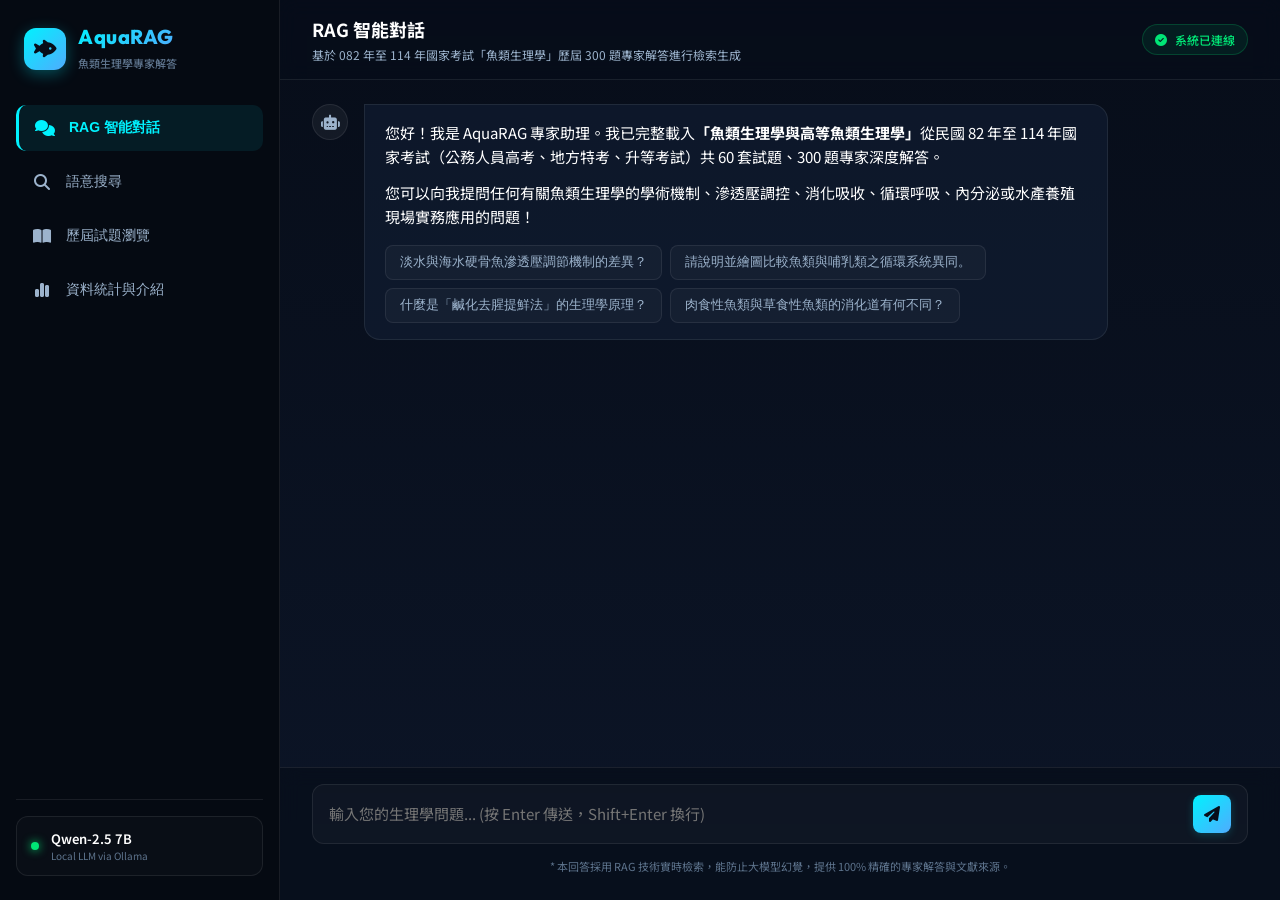
==== static/index.html @ 3d67ec4e "feat: init cloud deployment with Docker and requirements" ====
<!DOCTYPE html>
<html lang="zh-TW">
<head>
    <meta charset="UTF-8">
    <meta name="viewport" content="width=device-width, initial-scale=1.0">
    <title>魚類生理學國考歷屆試題 RAG 專家系統</title>
    <!-- Google Fonts -->
    <link rel="preconnect" href="https://fonts.googleapis.com">
    <link rel="preconnect" href="https://fonts.gstatic.com" crossorigin>
    <link href="https://fonts.googleapis.com/css2?family=Noto+Sans+TC:wght@300;400;500;700;900&family=Outfit:wght@300;400;500;600;700;800&display=swap" rel="stylesheet">
    <!-- FontAwesome Icons -->
    <link rel="stylesheet" href="https://cdnjs.cloudflare.com/ajax/libs/font-awesome/6.4.0/css/all.min.css">
    <!-- Custom CSS -->
    <link rel="stylesheet" href="/static/style.css">
</head>
<body>
    <div class="app-container">
        <!-- Sidebar Navigation -->
        <aside class="sidebar">
            <div class="logo-area">
                <div class="logo-icon">
                    <i class="fa-solid fa-fish-fins"></i>
                </div>
                <div class="logo-text">
                    <h1>AquaRAG</h1>
                    <span>魚類生理學專家解答</span>
                </div>
            </div>
            
            <nav class="nav-menu">
                <button class="nav-btn active" data-tab="chat-tab">
                    <i class="fa-solid fa-comments"></i>
                    <span>RAG 智能對話</span>
                </button>
                <button class="nav-btn" data-tab="search-tab">
                    <i class="fa-solid fa-magnifying-glass"></i>
                    <span>語意搜尋</span>
                </button>
                <button class="nav-btn" data-tab="explorer-tab">
                    <i class="fa-solid fa-book-open"></i>
                    <span>歷屆試題瀏覽</span>
                </button>
                <button class="nav-btn" data-tab="stats-tab">
                    <i class="fa-solid fa-chart-simple"></i>
                    <span>資料統計與介紹</span>
                </button>
            </nav>

            <div class="sidebar-footer">
                <div class="model-badge">
                    <span class="pulse-dot"></span>
                    <div class="model-info">
                        <span class="model-name">Qwen-2.5 7B</span>
                        <span class="model-desc">Local LLM via Ollama</span>
                    </div>
                </div>
            </div>
        </aside>

        <!-- Main Content Viewport -->
        <main class="main-content">
            <!-- HEADER -->
            <header class="app-header">
                <div class="header-title">
                    <h2 id="current-tab-title">RAG 智能對話</h2>
                    <p id="current-tab-desc">基於 082 年至 114 年國家考試「魚類生理學」歷屆 300 題專家解答進行檢索生成</p>
                </div>
                <div class="header-actions">
                    <div class="system-status">
                        <i class="fa-solid fa-circle-check"></i>
                        <span>系統已連線</span>
                    </div>
                </div>
            </header>

            <!-- TAB CONTROLLERS -->
            <div class="tab-viewport">
                
                <!-- CHAT TAB (RAG Chat) -->
                <section id="chat-tab" class="tab-content active">
                    <div class="chat-wrapper">
                        <!-- Message History Area -->
                        <div class="chat-history" id="chat-history">
                            <div class="message system-msg">
                                <div class="msg-avatar"><i class="fa-solid fa-robot"></i></div>
                                <div class="msg-content">
                                    <p>您好！我是 AquaRAG 專家助理。我已完整載入<strong>「魚類生理學與高等魚類生理學」</strong>從民國 82 年至 114 年國家考試（公務人員高考、地方特考、升等考試）共 60 套試題、300 題專家深度解答。</p>
                                    <p>您可以向我提問任何有關魚類生理學的學術機制、滲透壓調控、消化吸收、循環呼吸、內分泌或水產養殖現場實務應用的問題！</p>
                                    <div class="suggested-queries">
                                        <button class="suggest-btn">淡水與海水硬骨魚滲透壓調節機制的差異？</button>
                                        <button class="suggest-btn">請說明並繪圖比較魚類與哺乳類之循環系統異同。</button>
                                        <button class="suggest-btn">什麼是「鹹化去腥提鮮法」的生理學原理？</button>
                                        <button class="suggest-btn">肉食性魚類與草食性魚類的消化道有何不同？</button>
                                    </div>
                                </div>
                            </div>
                        </div>

                        <!-- Retrieved Citations Drawer (collapsible / overlay) -->
                        <div class="citations-panel" id="citations-panel" style="display: none;">
                            <div class="citations-header">
                                <h3><i class="fa-solid fa-quote-left"></i> 本次回答檢索參考來源</h3>
                                <button class="close-citations" id="close-citations-btn"><i class="fa-solid fa-xmark"></i></button>
                            </div>
                            <div class="citations-list" id="citations-list">
                                <!-- Dynamic citations -->
                            </div>
                        </div>

                        <!-- Chat Input Area -->
                        <div class="chat-input-area">
                            <form id="chat-form" class="chat-form">
                                <textarea id="chat-input" placeholder="輸入您的生理學問題... (按 Enter 傳送，Shift+Enter 換行)" rows="1" required></textarea>
                                <button type="submit" id="send-btn" class="send-button">
                                    <i class="fa-solid fa-paper-plane"></i>
                                </button>
                            </form>
                            <div class="chat-input-tips">
                                <span>* 本回答採用 RAG 技術實時檢索，能防止大模型幻覺，提供 100% 精確的專家解答與文獻來源。</span>
                            </div>
                        </div>
                    </div>
                </section>

                <!-- SEARCH TAB (Semantic Search) -->
                <section id="search-tab" class="tab-content">
                    <div class="search-wrapper">
                        <div class="search-bar-container">
                            <div class="search-input-group">
                                <i class="fa-solid fa-magnifying-glass search-icon"></i>
                                <input type="text" id="search-query" placeholder="輸入關鍵字或生理學概念，如：滲透壓、腦下垂體、血紅素...">
                                <button id="search-submit" class="search-button-btn">搜尋</button>
                            </div>
                            <div class="search-filters">
                                <div class="filter-item">
                                    <label for="search-top-k">回傳數量 (Top-K):</label>
                                    <input type="range" id="search-top-k" min="1" max="10" value="5">
                                    <span id="top-k-val">5</span>
                                </div>
                            </div>
                        </div>

                        <div class="search-results-container">
                            <div class="results-stats" id="search-results-stats" style="display: none;">
                                找到 <span id="results-count">0</span> 筆相關題目與專家解析
                            </div>
                            <div class="search-results-list" id="search-results-list">
                                <div class="empty-state">
                                    <i class="fa-solid fa-magnifying-glass"></i>
                                    <p>輸入查詢並開始搜尋，系統將透過向量模型進行語意匹配</p>
                                </div>
                            </div>
                        </div>
                    </div>
                </section>

                <!-- EXPLORER TAB (Tree View & Content Viewer) -->
                <section id="explorer-tab" class="tab-content">
                    <div class="explorer-wrapper">
                        <!-- Left tree selector -->
                        <div class="explorer-sidebar">
                            <div class="explorer-search-box">
                                <i class="fa-solid fa-filter"></i>
                                <input type="text" id="explorer-filter" placeholder="篩選套數/年份 (如 112)...">
                            </div>
                            <div class="tree-container" id="tree-container">
                                <!-- Dynamic tree nodes -->
                                <div class="tree-loading"><i class="fa-solid fa-spinner fa-spin"></i> 載入試題庫中...</div>
                            </div>
                        </div>

                        <!-- Right detail viewer -->
                        <div class="explorer-content">
                            <div class="content-placeholder" id="content-placeholder">
                                <i class="fa-solid fa-book-open-reader"></i>
                                <h3>歷屆試題瀏覽器</h3>
                                <p>請從左側列表中選擇一套試題與具體題目，即可在此處檢視專家的完整分析與解答</p>
                            </div>
                            <article class="question-detail" id="question-detail" style="display: none;">
                                <div class="detail-header">
                                    <span class="detail-badge" id="detail-exam-set">082年薦任升等</span>
                                    <h2 class="detail-title" id="detail-q-title">題目載入中...</h2>
                                    <div class="detail-meta">
                                        <span class="meta-item"><i class="fa-solid fa-hashtag"></i> <span id="detail-q-num">第 1 題</span></span>
                                    </div>
                                </div>
                                <hr class="detail-divider">
                                <div class="detail-body markdown-content" id="detail-content">
                                    <!-- Dynamic html content -->
                                </div>
                            </article>
                        </div>
                    </div>
                </section>

                <!-- STATS & ABOUT TAB -->
                <section id="stats-tab" class="tab-content">
                    <div class="stats-wrapper">
                        <!-- Stat Grid Cards -->
                        <div class="stats-grid">
                            <div class="stat-card">
                                <div class="stat-icon cyan"><i class="fa-solid fa-folder-open"></i></div>
                                <div class="stat-numbers" id="stat-exam-sets">60</div>
                                <div class="stat-label">收錄國考套數</div>
                            </div>
                            <div class="stat-card">
                                <div class="stat-icon green"><i class="fa-solid fa-circle-question"></i></div>
                                <div class="stat-numbers" id="stat-questions">300</div>
                                <div class="stat-label">專家解答題目</div>
                            </div>
                            <div class="stat-card">
                                <div class="stat-icon purple"><i class="fa-solid fa-layer-group"></i></div>
                                <div class="stat-numbers">768</div>
                                <div class="stat-label">向量維度 (nomic-embed)</div>
                            </div>
                            <div class="stat-card">
                                <div class="stat-icon orange"><i class="fa-solid fa-database"></i></div>
                                <div class="stat-numbers" id="stat-db-size">1.58 MB</div>
                                <div class="stat-label">向量資料庫大小</div>
                            </div>
                        </div>

                        <!-- System Architecture Section -->
                        <div class="architecture-section">
                            <h2><i class="fa-solid fa-gears"></i> 系統運作原理 (RAG System Flow)</h2>
                            <div class="flow-chart">
                                <div class="flow-step">
                                    <div class="step-num">1</div>
                                    <i class="fa-solid fa-file-word"></i>
                                    <h4>文件拆解與解析</h4>
                                    <p>將 Word 檔結構化切分為 300 題獨立考題，提取專家解析、對照表格及關鍵字</p>
                                </div>
                                <div class="flow-arrow"><i class="fa-solid fa-arrow-right"></i></div>
                                <div class="flow-step">
                                    <div class="step-num">2</div>
                                    <i class="fa-solid fa-brain"></i>
                                    <h4>向量化與索引</h4>
                                    <p>調用 <code>nomic-embed-text</code> 生成向量嵌入，並將考題關聯、表格結構儲存於 SQLite</p>
                                </div>
                                <div class="flow-arrow"><i class="fa-solid fa-arrow-right"></i></div>
                                <div class="flow-step">
                                    <div class="step-num">3</div>
                                    <i class="fa-solid fa-magnifying-glass"></i>
                                    <h4>語意向量檢索</h4>
                                    <p>使用者輸入問題後，即時轉換為查詢向量，利用 NumPy 快速計算餘弦相似度，提取 Top-4 關聯解答</p>
                                </div>
                                <div class="flow-arrow"><i class="fa-solid fa-arrow-right"></i></div>
                                <div class="flow-step">
                                    <div class="step-num">4</div>
                                    <i class="fa-solid fa-wand-magic-sparkles"></i>
                                    <h4>脈絡強化生成</h4>
                                    <p>將 Top-4 考題與解析組裝為 Context，餵入 <code>qwen2.5 (7B)</code> 本地大模型，流式輸出專業擬真解答</p>
                                </div>
                            </div>
                        </div>

                        <!-- Developer notes -->
                        <div class="dev-notes">
                            <h3><i class="fa-solid fa-circle-info"></i> 關於本手冊收錄範圍與備考指引</h3>
                            <p>本系統所使用之知識庫完整收錄民國 82 年至 114 年「公務人員高等考試三級考試」、「特種考試地方政府公務人員考試三等」、「公務人員升等/升官等薦任級」等之魚類生理學、高等魚類生理學科目之所有試題。本 RAG 系統由 Antigravity 代理程式開發，旨在協助學術研究與考生高效備考，掌握國考解題邏輯與實務應用。</p>
                        </div>
                    </div>
                </section>

            </div>
        </main>
    </div>

    <!-- CITATION MODAL / LIGHTBOX -->
    <div class="modal-overlay" id="citation-modal">
        <div class="modal-container">
            <div class="modal-header">
                <span class="modal-badge" id="modal-exam-set">考試科目資訊</span>
                <h3 id="modal-title">題目資訊</h3>
                <button class="modal-close" id="modal-close-btn"><i class="fa-solid fa-xmark"></i></button>
            </div>
            <div class="modal-body markdown-content" id="modal-content">
                <!-- Question Details -->
            </div>
        </div>
    </div>

    <!-- Custom JS -->
    <script src="/static/app.js"></script>
</body>
</html>
---- static/style.css ----
/* AQUARAG STYLESHEET */
:root {
    --bg-primary: #070d19;
    --bg-secondary: #0c1527;
    --bg-panel: rgba(18, 30, 52, 0.65);
    --border-color: rgba(255, 255, 255, 0.08);
    --border-active: rgba(0, 242, 254, 0.3);
    
    --text-primary: #ffffff;
    --text-secondary: #9cb3cc;
    --text-muted: #5e748d;
    
    --accent-cyan: #00f2fe;
    --accent-blue: #4facfe;
    --accent-purple: #b162ff;
    --accent-green: #00e676;
    --accent-orange: #ff9100;
    
    --grad-primary: linear-gradient(135deg, #00f2fe 0%, #4facfe 100%);
    --grad-dark: linear-gradient(180deg, #070d19 0%, #0c1527 100%);
    
    --font-main: 'Noto Sans TC', 'Outfit', system-ui, -apple-system, sans-serif;
    --font-code: 'Outfit', Consolas, Monaco, monospace;
    
    --shadow-sm: 0 4px 12px rgba(0,0,0,0.2);
    --shadow-md: 0 8px 24px rgba(0,0,0,0.4);
    --shadow-lg: 0 16px 48px rgba(0,0,0,0.5);
    
    --transition-fast: 0.2s cubic-bezier(0.4, 0, 0.2, 1);
    --transition-normal: 0.3s cubic-bezier(0.4, 0, 0.2, 1);
}

* {
    box-sizing: border-box;
    margin: 0;
    padding: 0;
}

body {
    background-color: var(--bg-primary);
    background-image: var(--grad-dark);
    color: var(--text-primary);
    font-family: var(--font-main);
    height: 100vh;
    overflow: hidden;
    -webkit-font-smoothing: antialiased;
}

/* Scrollbar styling */
::-webkit-scrollbar {
    width: 6px;
    height: 6px;
}
::-webkit-scrollbar-track {
    background: rgba(255, 255, 255, 0.02);
}
::-webkit-scrollbar-thumb {
    background: rgba(255, 255, 255, 0.15);
    border-radius: 3px;
}
::-webkit-scrollbar-thumb:hover {
    background: var(--accent-cyan);
}

/* APP LAYOUT */
.app-container {
    display: flex;
    width: 100vw;
    height: 100vh;
}

/* SIDEBAR */
.sidebar {
    width: 280px;
    background-color: #050a12;
    border-right: 1px solid var(--border-color);
    display: flex;
    flex-direction: column;
    padding: 24px 16px;
    flex-shrink: 0;
}

.logo-area {
    display: flex;
    align-items: center;
    gap: 12px;
    margin-bottom: 32px;
    padding: 0 8px;
}

.logo-icon {
    width: 42px;
    height: 42px;
    background: var(--grad-primary);
    border-radius: 12px;
    display: flex;
    align-items: center;
    justify-content: center;
    box-shadow: 0 4px 15px rgba(0, 242, 254, 0.3);
}

.logo-icon i {
    color: #070d19;
    font-size: 20px;
}

.logo-text h1 {
    font-size: 20px;
    font-weight: 800;
    letter-spacing: 0.5px;
    font-family: 'Outfit', sans-serif;
    background: var(--grad-primary);
    -webkit-background-clip: text;
    -webkit-text-fill-color: transparent;
}

.logo-text span {
    font-size: 11px;
    color: var(--text-muted);
    font-weight: 500;
}

.nav-menu {
    display: flex;
    flex-direction: column;
    gap: 8px;
    flex-grow: 1;
}

.nav-btn {
    display: flex;
    align-items: center;
    gap: 14px;
    padding: 14px 16px;
    background: transparent;
    border: none;
    border-radius: 10px;
    color: var(--text-secondary);
    font-size: 14px;
    font-weight: 500;
    cursor: pointer;
    text-align: left;
    transition: var(--transition-fast);
}

.nav-btn i {
    font-size: 16px;
    width: 20px;
    text-align: center;
    transition: var(--transition-fast);
}

.nav-btn:hover {
    background-color: rgba(255, 255, 255, 0.03);
    color: var(--text-primary);
}

.nav-btn.active {
    background-color: rgba(0, 242, 254, 0.08);
    color: var(--accent-cyan);
    border-left: 3px solid var(--accent-cyan);
    font-weight: 600;
}

.nav-btn.active i {
    color: var(--accent-cyan);
}

.sidebar-footer {
    padding-top: 16px;
    border-top: 1px solid var(--border-color);
}

.model-badge {
    display: flex;
    align-items: center;
    gap: 12px;
    background-color: rgba(255, 255, 255, 0.02);
    border: 1px solid var(--border-color);
    padding: 12px 14px;
    border-radius: 12px;
}

.pulse-dot {
    width: 8px;
    height: 8px;
    background-color: var(--accent-green);
    border-radius: 50%;
    box-shadow: 0 0 10px var(--accent-green);
    animation: pulse 2s infinite;
}

@keyframes pulse {
    0% { transform: scale(0.9); opacity: 0.6; }
    50% { transform: scale(1.2); opacity: 1; box-shadow: 0 0 14px var(--accent-green); }
    100% { transform: scale(0.9); opacity: 0.6; }
}

.model-info {
    display: flex;
    flex-direction: column;
}

.model-name {
    font-size: 13px;
    font-weight: 600;
    color: var(--text-primary);
}

.model-desc {
    font-size: 10px;
    color: var(--text-muted);
}

/* MAIN CONTENT */
.main-content {
    flex-grow: 1;
    display: flex;
    flex-direction: column;
    overflow: hidden;
    position: relative;
}

/* HEADER */
.app-header {
    height: 80px;
    border-bottom: 1px solid var(--border-color);
    padding: 0 32px;
    display: flex;
    align-items: center;
    justify-content: space-between;
    background-color: rgba(7, 13, 25, 0.4);
    backdrop-filter: blur(10px);
    z-index: 10;
}

.header-title h2 {
    font-size: 18px;
    font-weight: 700;
    color: var(--text-primary);
    margin-bottom: 4px;
}

.header-title p {
    font-size: 12px;
    color: var(--text-secondary);
}

.system-status {
    display: flex;
    align-items: center;
    gap: 8px;
    background-color: rgba(0, 230, 118, 0.08);
    border: 1px solid rgba(0, 230, 118, 0.2);
    padding: 6px 12px;
    border-radius: 20px;
    font-size: 12px;
    color: var(--accent-green);
    font-weight: 500;
}

/* VIEWPORT & TABS */
.tab-viewport {
    flex-grow: 1;
    overflow: hidden;
    position: relative;
}

.tab-content {
    display: none;
    width: 100%;
    height: 100%;
    animation: fadeIn 0.3s ease;
}

.tab-content.active {
    display: block;
}

@keyframes fadeIn {
    from { opacity: 0; transform: translateY(5px); }
    to { opacity: 1; transform: translateY(0); }
}

/* CHAT TAB */
.chat-wrapper {
    display: flex;
    flex-direction: column;
    height: 100%;
    position: relative;
}

.chat-history {
    flex-grow: 1;
    overflow-y: auto;
    padding: 24px 32px;
    display: flex;
    flex-direction: column;
    gap: 24px;
}

/* MESSAGE BUBBLES */
.message {
    display: flex;
    gap: 16px;
    max-width: 85%;
    align-self: flex-start;
}

.message.user-msg {
    align-self: flex-end;
    flex-direction: row-reverse;
}

.msg-avatar {
    width: 36px;
    height: 36px;
    border-radius: 50%;
    background-color: rgba(255, 255, 255, 0.05);
    border: 1px solid var(--border-color);
    display: flex;
    align-items: center;
    justify-content: center;
    flex-shrink: 0;
}

.message.user-msg .msg-avatar {
    background: var(--grad-primary);
    border: none;
}

.message.user-msg .msg-avatar i {
    color: #070d19;
}

.msg-avatar i {
    font-size: 15px;
    color: var(--text-secondary);
}

.msg-content {
    background-color: var(--bg-panel);
    border: 1px solid var(--border-color);
    padding: 16px 20px;
    border-radius: 0 16px 16px 16px;
    line-height: 1.6;
    font-size: 15px;
}

.message.user-msg .msg-content {
    background-color: rgba(0, 242, 254, 0.08);
    border: 1px solid var(--border-active);
    border-radius: 16px 0 16px 16px;
    color: var(--text-primary);
}

.msg-content p {
    margin-bottom: 12px;
}
.msg-content p:last-child {
    margin-bottom: 0;
}

.suggested-queries {
    margin-top: 16px;
    display: flex;
    flex-wrap: wrap;
    gap: 8px;
}

.suggest-btn {
    background-color: rgba(255,255,255,0.03);
    border: 1px solid var(--border-color);
    color: var(--text-secondary);
    padding: 8px 14px;
    border-radius: 8px;
    font-size: 12.5px;
    cursor: pointer;
    transition: var(--transition-fast);
}

.suggest-btn:hover {
    background-color: rgba(0, 242, 254, 0.08);
    border-color: var(--accent-cyan);
    color: var(--text-primary);
}

/* Citations display in chat bubble */
.chat-citation-chips {
    margin-top: 14px;
    padding-top: 12px;
    border-top: 1px dashed var(--border-color);
    display: flex;
    flex-wrap: wrap;
    gap: 8px;
    align-items: center;
}

.citation-label {
    font-size: 12px;
    color: var(--text-muted);
    font-weight: 500;
}

.citation-chip {
    background-color: rgba(0, 242, 254, 0.08);
    border: 1px solid var(--border-active);
    color: var(--accent-cyan);
    font-size: 11.5px;
    padding: 4px 10px;
    border-radius: 20px;
    cursor: pointer;
    display: flex;
    align-items: center;
    gap: 6px;
    transition: var(--transition-fast);
}

.citation-chip:hover {
    background-color: rgba(0, 242, 254, 0.16);
    border-color: var(--accent-cyan);
    box-shadow: 0 0 8px rgba(0, 242, 254, 0.2);
}

/* INPUT AREA */
.chat-input-area {
    padding: 16px 32px 24px;
    background-color: rgba(7, 13, 25, 0.7);
    border-top: 1px solid var(--border-color);
    backdrop-filter: blur(10px);
}

.chat-form {
    display: flex;
    gap: 12px;
    background-color: rgba(255, 255, 255, 0.03);
    border: 1px solid var(--border-color);
    border-radius: 12px;
    padding: 10px 16px;
    align-items: center;
    transition: var(--transition-fast);
}

.chat-form:focus-within {
    border-color: var(--accent-cyan);
    box-shadow: 0 0 12px rgba(0, 242, 254, 0.15);
}

.chat-form textarea {
    flex-grow: 1;
    background: transparent;
    border: none;
    color: var(--text-primary);
    font-family: var(--font-main);
    font-size: 15px;
    outline: none;
    resize: none;
    max-height: 120px;
    line-height: 1.5;
}

.send-button {
    background: var(--grad-primary);
    border: none;
    width: 38px;
    height: 38px;
    border-radius: 8px;
    color: #070d19;
    font-size: 16px;
    cursor: pointer;
    display: flex;
    align-items: center;
    justify-content: center;
    transition: var(--transition-fast);
    box-shadow: 0 2px 8px rgba(0, 242, 254, 0.2);
}

.send-button:hover {
    transform: scale(1.05);
    box-shadow: 0 4px 12px rgba(0, 242, 254, 0.4);
}

.chat-input-tips {
    margin-top: 8px;
    text-align: center;
}

.chat-input-tips span {
    font-size: 11px;
    color: var(--text-muted);
}

/* CITATIONS PANEL DRAWER */
.citations-panel {
    position: absolute;
    top: 0;
    right: 0;
    width: 380px;
    height: 100%;
    background-color: #09101f;
    border-left: 1px solid var(--border-color);
    box-shadow: var(--shadow-lg);
    display: flex;
    flex-direction: column;
    z-index: 20;
    animation: slideLeft 0.3s ease;
}

@keyframes slideLeft {
    from { transform: translateX(100%); }
    to { transform: translateX(0); }
}

.citations-header {
    padding: 20px;
    border-bottom: 1px solid var(--border-color);
    display: flex;
    align-items: center;
    justify-content: space-between;
}

.citations-header h3 {
    font-size: 15px;
    font-weight: 600;
    color: var(--text-primary);
    display: flex;
    align-items: center;
    gap: 8px;
}

.citations-header h3 i {
    color: var(--accent-cyan);
}

.close-citations {
    background: transparent;
    border: none;
    color: var(--text-secondary);
    font-size: 18px;
    cursor: pointer;
    transition: var(--transition-fast);
}

.close-citations:hover {
    color: var(--accent-cyan);
}

.citations-list {
    flex-grow: 1;
    overflow-y: auto;
    padding: 16px;
    display: flex;
    flex-direction: column;
    gap: 12px;
}

.citation-card {
    background-color: var(--bg-panel);
    border: 1px solid var(--border-color);
    padding: 14px;
    border-radius: 10px;
    cursor: pointer;
    transition: var(--transition-fast);
}

.citation-card:hover {
    border-color: var(--accent-cyan);
    background-color: rgba(0, 242, 254, 0.03);
}

.cit-meta {
    font-size: 11px;
    color: var(--accent-cyan);
    font-weight: 600;
    margin-bottom: 4px;
    display: flex;
    justify-content: space-between;
}

.cit-score {
    color: var(--accent-green);
}

.cit-title {
    font-size: 13px;
    font-weight: 600;
    color: var(--text-primary);
    line-height: 1.4;
}

/* SEARCH TAB */
.search-wrapper {
    display: flex;
    flex-direction: column;
    height: 100%;
    padding: 24px 32px;
    overflow-y: auto;
}

.search-bar-container {
    background-color: var(--bg-panel);
    border: 1px solid var(--border-color);
    padding: 20px;
    border-radius: 16px;
    display: flex;
    flex-direction: column;
    gap: 16px;
    margin-bottom: 24px;
}

.search-input-group {
    display: flex;
    background-color: rgba(255,255,255,0.02);
    border: 1px solid var(--border-color);
    border-radius: 10px;
    padding: 8px 16px;
    align-items: center;
    gap: 12px;
}

.search-icon {
    color: var(--text-muted);
    font-size: 16px;
}

.search-input-group input {
    flex-grow: 1;
    background: transparent;
    border: none;
    color: var(--text-primary);
    font-family: var(--font-main);
    font-size: 16px;
    outline: none;
}

.search-button-btn {
    background: var(--grad-primary);
    color: #070d19;
    border: none;
    padding: 8px 20px;
    border-radius: 6px;
    font-size: 14px;
    font-weight: 600;
    cursor: pointer;
    transition: var(--transition-fast);
}

.search-button-btn:hover {
    transform: translateY(-1px);
    box-shadow: 0 4px 12px rgba(0, 242, 254, 0.3);
}

.search-filters {
    display: flex;
    align-items: center;
}

.filter-item {
    display: flex;
    align-items: center;
    gap: 12px;
    font-size: 13px;
    color: var(--text-secondary);
}

.filter-item input[type="range"] {
    width: 150px;
    accent-color: var(--accent-cyan);
}

.filter-item span {
    font-weight: 700;
    color: var(--accent-cyan);
}

.results-stats {
    font-size: 13px;
    color: var(--text-secondary);
    margin-bottom: 16px;
}

.results-stats span {
    color: var(--accent-cyan);
    font-weight: 700;
}

.search-results-list {
    display: flex;
    flex-direction: column;
    gap: 16px;
}

.result-card {
    background-color: var(--bg-panel);
    border: 1px solid var(--border-color);
    border-radius: 12px;
    padding: 20px;
    display: flex;
    flex-direction: column;
    gap: 12px;
    cursor: pointer;
    transition: var(--transition-normal);
}

.result-card:hover {
    border-color: var(--border-active);
    transform: translateY(-2px);
    box-shadow: var(--shadow-md);
}

.result-meta {
    display: flex;
    justify-content: space-between;
    align-items: center;
}

.result-badge {
    background-color: rgba(255,255,255,0.04);
    border: 1px solid var(--border-color);
    padding: 4px 10px;
    border-radius: 6px;
    font-size: 11.5px;
    color: var(--text-secondary);
}

.result-score-container {
    display: flex;
    align-items: center;
    gap: 10px;
}

.score-bar-bg {
    width: 80px;
    height: 6px;
    background-color: rgba(255,255,255,0.05);
    border-radius: 3px;
    overflow: hidden;
}

.score-bar-fill {
    height: 100%;
    background: var(--grad-primary);
    border-radius: 3px;
}

.score-text {
    font-size: 12px;
    font-weight: 700;
    color: var(--accent-cyan);
    font-family: var(--font-code);
}

.result-card h3 {
    font-size: 16px;
    font-weight: 700;
    color: var(--text-primary);
}

.result-preview {
    font-size: 13.5px;
    color: var(--text-secondary);
    line-height: 1.5;
    display: -webkit-box;
    -webkit-line-clamp: 2;
    -webkit-box-orient: vertical;
    overflow: hidden;
}

.empty-state {
    padding: 64px;
    text-align: center;
    color: var(--text-muted);
    display: flex;
    flex-direction: column;
    align-items: center;
    gap: 16px;
}

.empty-state i {
    font-size: 48px;
}

.empty-state p {
    font-size: 14px;
}

/* EXPLORER TAB */
.explorer-wrapper {
    display: flex;
    height: 100%;
}

.explorer-sidebar {
    width: 320px;
    border-right: 1px solid var(--border-color);
    background-color: rgba(7, 13, 25, 0.2);
    display: flex;
    flex-direction: column;
    flex-shrink: 0;
}

.explorer-search-box {
    padding: 16px;
    border-bottom: 1px solid var(--border-color);
    display: flex;
    align-items: center;
    gap: 10px;
    background-color: rgba(0,0,0,0.1);
}

.explorer-search-box i {
    color: var(--text-muted);
}

.explorer-search-box input {
    flex-grow: 1;
    background: transparent;
    border: none;
    color: var(--text-primary);
    font-size: 13.5px;
    outline: none;
}

.tree-container {
    flex-grow: 1;
    overflow-y: auto;
    padding: 16px;
}

.tree-loading {
    padding: 16px;
    text-align: center;
    color: var(--text-muted);
    font-size: 13px;
}

/* Tree Nodes UI */
.tree-node {
    margin-bottom: 6px;
}

.tree-header {
    display: flex;
    align-items: center;
    gap: 8px;
    padding: 8px 10px;
    font-size: 13px;
    font-weight: 600;
    color: var(--text-secondary);
    cursor: pointer;
    border-radius: 6px;
    transition: var(--transition-fast);
}

.tree-header:hover {
    background-color: rgba(255, 255, 255, 0.02);
    color: var(--text-primary);
}

.tree-header i {
    transition: transform var(--transition-fast);
    color: var(--text-muted);
}

.tree-node.expanded .tree-header i {
    transform: rotate(90deg);
    color: var(--accent-cyan);
}

.tree-children {
    display: none;
    padding-left: 18px;
    margin-top: 4px;
    border-left: 1px solid var(--border-color);
}

.tree-node.expanded .tree-children {
    display: flex;
    flex-direction: column;
    gap: 4px;
}

.tree-leaf {
    padding: 8px 10px;
    font-size: 12.5px;
    color: var(--text-secondary);
    cursor: pointer;
    border-radius: 6px;
    white-space: nowrap;
    overflow: hidden;
    text-overflow: ellipsis;
    transition: var(--transition-fast);
}

.tree-leaf:hover {
    background-color: rgba(255, 255, 255, 0.03);
    color: var(--text-primary);
}

.tree-leaf.selected {
    background-color: rgba(0, 242, 254, 0.08);
    color: var(--accent-cyan);
    font-weight: 500;
}

/* Explorer detail viewer */
.explorer-content {
    flex-grow: 1;
    overflow-y: auto;
    background-color: rgba(12, 21, 39, 0.2);
}

.content-placeholder {
    height: 100%;
    display: flex;
    flex-direction: column;
    align-items: center;
    justify-content: center;
    gap: 16px;
    color: var(--text-muted);
    padding: 64px;
    text-align: center;
}

.content-placeholder i {
    font-size: 56px;
}

.content-placeholder h3 {
    color: var(--text-secondary);
}

.question-detail {
    padding: 32px;
}

.detail-header {
    display: flex;
    flex-direction: column;
    gap: 10px;
    margin-bottom: 20px;
}

.detail-badge {
    align-self: flex-start;
    background-color: rgba(0, 242, 254, 0.08);
    border: 1px solid var(--border-active);
    color: var(--accent-cyan);
    font-size: 11px;
    font-weight: 600;
    padding: 4px 10px;
    border-radius: 4px;
    letter-spacing: 0.5px;
}

.detail-title {
    font-size: 22px;
    font-weight: 700;
    color: var(--text-primary);
    line-height: 1.4;
}

.detail-meta {
    display: flex;
    gap: 16px;
    font-size: 12px;
    color: var(--text-muted);
}

.detail-divider {
    border: 0;
    height: 1px;
    background-color: var(--border-color);
    margin-bottom: 24px;
}

/* MARKDOWN STYLING */
.markdown-content {
    font-size: 15px;
    line-height: 1.7;
    color: var(--text-secondary);
}

.markdown-content h1, 
.markdown-content h2, 
.markdown-content h3, 
.markdown-content h4 {
    color: var(--text-primary);
    margin-top: 24px;
    margin-bottom: 12px;
    font-weight: 700;
}

.markdown-content h1 { font-size: 18px; border-left: 4px solid var(--accent-cyan); padding-left: 10px; }
.markdown-content h2 { font-size: 16px; color: var(--accent-blue); }
.markdown-content h3 { font-size: 15px; }

.markdown-content p {
    margin-bottom: 14px;
}

.markdown-content ul, 
.markdown-content ol {
    margin-bottom: 14px;
    padding-left: 20px;
}

.markdown-content li {
    margin-bottom: 6px;
}

.markdown-content blockquote {
    background-color: rgba(255, 255, 255, 0.02);
    border-left: 4px solid var(--text-muted);
    padding: 12px 18px;
    margin-bottom: 16px;
    border-radius: 0 8px 8px 0;
}

.markdown-content blockquote p {
    margin-bottom: 0;
    color: var(--text-primary);
    font-weight: 500;
}

/* Tables in markdown content */
.markdown-content table {
    width: 100%;
    border-collapse: collapse;
    margin-bottom: 20px;
    margin-top: 10px;
    font-size: 13.5px;
    background-color: rgba(255,255,255,0.01);
}

.markdown-content th, 
.markdown-content td {
    border: 1px solid var(--border-color);
    padding: 10px 14px;
    text-align: left;
}

.markdown-content th {
    background-color: rgba(0, 242, 254, 0.05);
    color: var(--text-primary);
    font-weight: 600;
}

.markdown-content tr:nth-child(even) {
    background-color: rgba(255,255,255,0.015);
}

.markdown-content code {
    background-color: rgba(255,255,255,0.06);
    color: var(--accent-cyan);
    padding: 2px 6px;
    border-radius: 4px;
    font-family: var(--font-code);
    font-size: 13px;
}

/* STATS TAB */
.stats-wrapper {
    display: flex;
    flex-direction: column;
    gap: 32px;
    padding: 24px 32px;
    overflow-y: auto;
    height: 100%;
}

.stats-grid {
    display: grid;
    grid-template-columns: repeat(auto-fit, minmax(220px, 1fr));
    gap: 20px;
}

.stat-card {
    background-color: var(--bg-panel);
    border: 1px solid var(--border-color);
    border-radius: 16px;
    padding: 24px;
    display: flex;
    flex-direction: column;
    align-items: center;
    gap: 12px;
    text-align: center;
}

.stat-icon {
    width: 48px;
    height: 48px;
    border-radius: 12px;
    display: flex;
    align-items: center;
    justify-content: center;
    font-size: 20px;
}

.stat-icon.cyan { background-color: rgba(0, 242, 254, 0.08); color: var(--accent-cyan); }
.stat-icon.green { background-color: rgba(0, 230, 118, 0.08); color: var(--accent-green); }
.stat-icon.purple { background-color: rgba(177, 98, 255, 0.08); color: var(--accent-purple); }
.stat-icon.orange { background-color: rgba(255, 145, 0, 0.08); color: var(--accent-orange); }

.stat-numbers {
    font-size: 28px;
    font-weight: 800;
    font-family: 'Outfit', sans-serif;
}

.stat-label {
    font-size: 13px;
    color: var(--text-secondary);
}

.architecture-section {
    background-color: var(--bg-panel);
    border: 1px solid var(--border-color);
    border-radius: 16px;
    padding: 24px;
}

.architecture-section h2 {
    font-size: 16px;
    font-weight: 700;
    margin-bottom: 24px;
    display: flex;
    align-items: center;
    gap: 8px;
}

.architecture-section h2 i {
    color: var(--accent-cyan);
}

.flow-chart {
    display: flex;
    align-items: center;
    justify-content: space-between;
    gap: 12px;
    flex-wrap: wrap;
}

.flow-step {
    flex: 1;
    min-width: 150px;
    background-color: rgba(255, 255, 255, 0.02);
    border: 1px solid var(--border-color);
    border-radius: 12px;
    padding: 16px;
    text-align: center;
    display: flex;
    flex-direction: column;
    align-items: center;
    gap: 10px;
    position: relative;
}

.step-num {
    position: absolute;
    top: -10px;
    left: -10px;
    width: 24px;
    height: 24px;
    background: var(--grad-primary);
    border-radius: 50%;
    color: #070d19;
    font-size: 12px;
    font-weight: 800;
    display: flex;
    align-items: center;
    justify-content: center;
}

.flow-step i {
    font-size: 24px;
    color: var(--accent-cyan);
}

.flow-step h4 {
    font-size: 13px;
    font-weight: 700;
    color: var(--text-primary);
}

.flow-step p {
    font-size: 11px;
    color: var(--text-secondary);
    line-height: 1.4;
}

.flow-arrow {
    font-size: 18px;
    color: var(--text-muted);
}

.dev-notes {
    background-color: rgba(0, 242, 254, 0.02);
    border: 1px solid rgba(0, 242, 254, 0.1);
    border-radius: 12px;
    padding: 20px;
}

.dev-notes h3 {
    font-size: 14px;
    font-weight: 600;
    color: var(--accent-cyan);
    margin-bottom: 8px;
    display: flex;
    align-items: center;
    gap: 8px;
}

.dev-notes p {
    font-size: 13px;
    color: var(--text-secondary);
    line-height: 1.6;
}

/* CITATION MODAL */
.modal-overlay {
    position: fixed;
    top: 0;
    left: 0;
    width: 100vw;
    height: 100vh;
    background-color: rgba(5, 8, 15, 0.85);
    backdrop-filter: blur(8px);
    z-index: 100;
    display: none;
    align-items: center;
    justify-content: center;
    opacity: 0;
    transition: opacity var(--transition-normal);
}

.modal-overlay.active {
    display: flex;
    opacity: 1;
}

.modal-container {
    width: 800px;
    max-width: 90%;
    max-height: 85vh;
    background-color: #0b1220;
    border: 1px solid var(--border-color);
    border-radius: 16px;
    display: flex;
    flex-direction: column;
    box-shadow: var(--shadow-lg);
    transform: scale(0.95);
    transition: transform var(--transition-normal);
    overflow: hidden;
}

.modal-overlay.active .modal-container {
    transform: scale(1);
}

.modal-header {
    padding: 20px 24px;
    border-bottom: 1px solid var(--border-color);
    display: flex;
    flex-direction: column;
    gap: 8px;
    position: relative;
}

.modal-badge {
    align-self: flex-start;
    background-color: rgba(177, 98, 255, 0.08);
    border: 1px solid rgba(177, 98, 255, 0.2);
    color: var(--accent-purple);
    font-size: 10px;
    font-weight: 600;
    padding: 4px 8px;
    border-radius: 4px;
    letter-spacing: 0.5px;
}

.modal-header h3 {
    font-size: 18px;
    font-weight: 700;
    color: var(--text-primary);
    padding-right: 32px;
}

.modal-close {
    position: absolute;
    top: 20px;
    right: 20px;
    background: transparent;
    border: none;
    color: var(--text-secondary);
    font-size: 20px;
    cursor: pointer;
    transition: var(--transition-fast);
}

.modal-close:hover {
    color: var(--accent-cyan);
}

.modal-body {
    flex-grow: 1;
    overflow-y: auto;
    padding: 24px;
}

/* RESPONSIVE DESIGN */
@media (max-width: 992px) {
    .flow-chart {
        flex-direction: column;
        gap: 16px;
    }
    .flow-arrow {
        transform: rotate(90deg);
        margin: 4px 0;
    }
    .modal-container {
        width: 95%;
    }
    .explorer-sidebar {
        width: 240px;
    }
}

@media (max-width: 768px) {
    .app-container {
        flex-direction: column;
    }
    .sidebar {
        width: 100%;
        height: auto;
        padding: 16px;
        border-right: none;
        border-bottom: 1px solid var(--border-color);
    }
    .logo-area {
        margin-bottom: 16px;
    }
    .nav-menu {
        flex-direction: row;
        overflow-x: auto;
        padding-bottom: 4px;
    }
    .nav-btn {
        padding: 10px 14px;
        white-space: nowrap;
    }
    .sidebar-footer {
        display: none;
    }
    .app-header {
        height: 64px;
        padding: 0 16px;
    }
    .chat-history {
        padding: 16px;
    }
    .chat-input-area {
        padding: 12px 16px;
    }
    .explorer-wrapper {
        flex-direction: column;
    }
    .explorer-sidebar {
        width: 100%;
        height: 250px;
        border-right: none;
        border-bottom: 1px solid var(--border-color);
    }
}
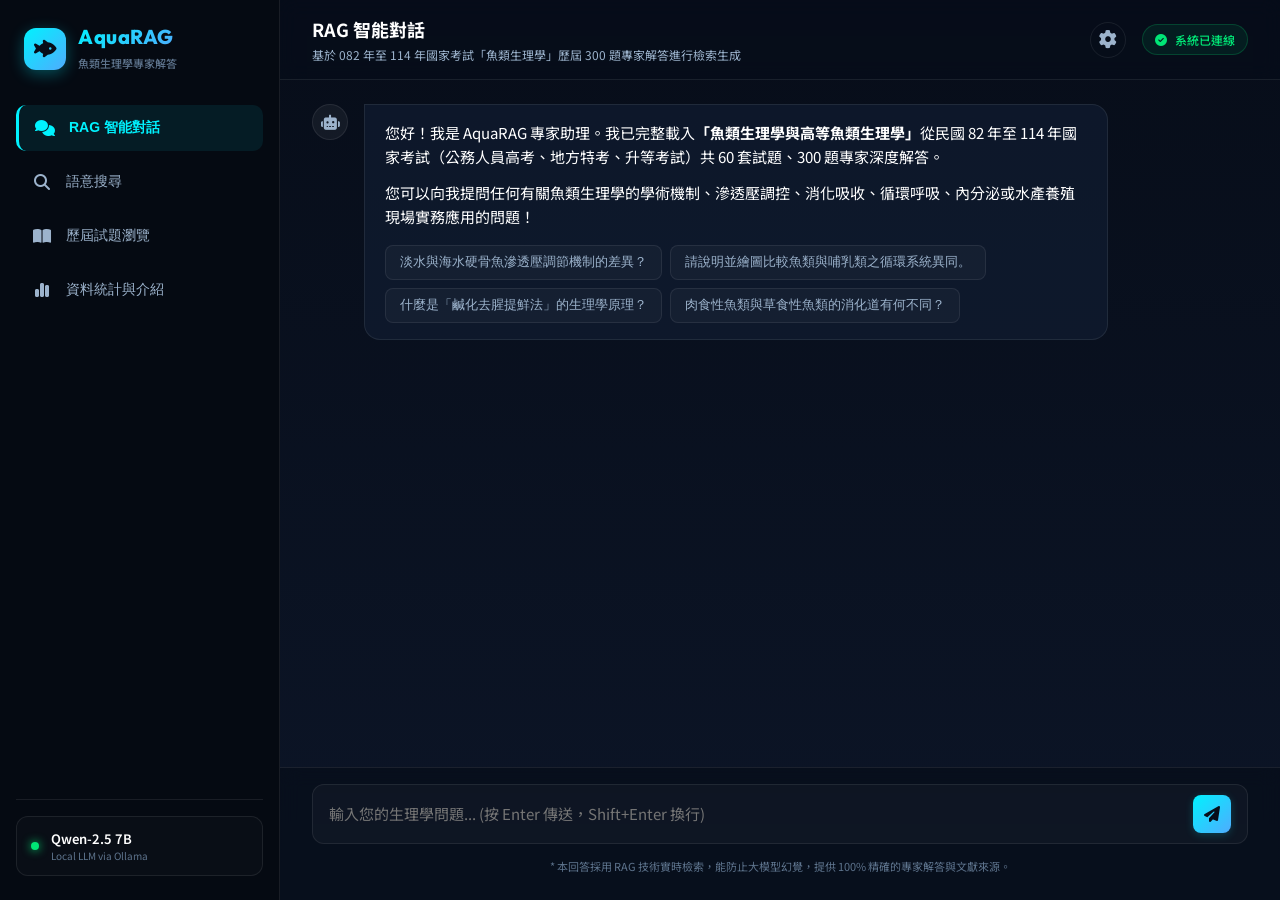
==== commit 44481724: "Fix Gemini 429 quota error: add backend rotation fallback and frontend settings for custom API Key" ====
--- a/static/index.html
+++ b/static/index.html
@@ -66,6 +66,9 @@
                     <p id="current-tab-desc">基於 082 年至 114 年國家考試「魚類生理學」歷屆 300 題專家解答進行檢索生成</p>
                 </div>
                 <div class="header-actions">
+                    <button id="settings-toggle-btn" class="settings-btn" title="系統設定">
+                        <i class="fa-solid fa-gear"></i>
+                    </button>
                     <div class="system-status">
                         <i class="fa-solid fa-circle-check"></i>
                         <span>系統已連線</span>
@@ -280,6 +283,36 @@
         </div>
     </div>
 
+    <!-- SETTINGS MODAL -->
+    <div class="modal-overlay" id="settings-modal">
+        <div class="modal-container">
+            <div class="modal-header">
+                <span class="modal-badge" style="background-color: rgba(0, 242, 254, 0.08); border-color: rgba(0, 242, 254, 0.2); color: var(--accent-cyan);"><i class="fa-solid fa-sliders"></i> 系統設定</span>
+                <h3 style="margin-top: 4px;">AquaRAG 偏好設定</h3>
+                <button class="modal-close" id="settings-close-btn"><i class="fa-solid fa-xmark"></i></button>
+            </div>
+            <div class="modal-body settings-body">
+                <div class="setting-group">
+                    <label for="user-gemini-key">自訂 Gemini API Key</label>
+                    <div class="input-with-icon">
+                        <i class="fa-solid fa-key"></i>
+                        <input type="password" id="user-gemini-key" placeholder="貼上您的 AI Studio Gemini API Key (不儲存於伺服器)">
+                        <button type="button" id="toggle-key-visibility" class="toggle-visibility-btn">
+                            <i class="fa-solid fa-eye"></i>
+                        </button>
+                    </div>
+                    <p class="setting-help">
+                        若系統預設金鑰配額用盡（429 錯誤），可在此填入您自己的 API Key。該金鑰僅儲存於您本地瀏覽器的 LocalStorage，並在每次對話時傳遞給後端，安全隱私。
+                    </p>
+                </div>
+                <div class="settings-actions">
+                    <button id="settings-save-btn" class="primary-btn">儲存設定</button>
+                    <button id="settings-clear-btn" class="secondary-btn">清除自訂金鑰</button>
+                </div>
+            </div>
+        </div>
+    </div>
+
     <!-- Custom JS -->
     <script src="/static/app.js"></script>
 </body>
--- a/static/style.css
+++ b/static/style.css
@@ -1372,3 +1372,146 @@
         border-bottom: 1px solid var(--border-color);
     }
 }
+
+/* SETTINGS UI STYLES */
+.header-actions {
+    display: flex;
+    align-items: center;
+    gap: 16px;
+}
+
+.settings-btn {
+    background: transparent;
+    border: none;
+    color: var(--text-secondary);
+    font-size: 18px;
+    cursor: pointer;
+    width: 36px;
+    height: 36px;
+    border-radius: 50%;
+    display: flex;
+    align-items: center;
+    justify-content: center;
+    transition: var(--transition-fast);
+    border: 1px solid var(--border-color);
+}
+
+.settings-btn:hover {
+    background-color: rgba(255, 255, 255, 0.05);
+    color: var(--accent-cyan);
+    border-color: var(--accent-cyan);
+}
+
+.settings-body {
+    padding: 24px;
+    display: flex;
+    flex-direction: column;
+    gap: 20px;
+    overflow-y: auto;
+}
+
+.setting-group {
+    display: flex;
+    flex-direction: column;
+    gap: 10px;
+}
+
+.setting-group label {
+    font-size: 14.5px;
+    font-weight: 600;
+    color: var(--text-primary);
+}
+
+.input-with-icon {
+    position: relative;
+    display: flex;
+    align-items: center;
+    width: 100%;
+}
+
+.input-with-icon i {
+    position: absolute;
+    left: 14px;
+    color: var(--text-muted);
+}
+
+.input-with-icon input {
+    width: 100%;
+    background-color: rgba(255, 255, 255, 0.02);
+    border: 1px solid var(--border-color);
+    border-radius: 8px;
+    padding: 12px 40px 12px 40px;
+    color: var(--text-primary);
+    font-family: var(--font-main);
+    font-size: 14px;
+    outline: none;
+    transition: var(--transition-fast);
+}
+
+.input-with-icon input:focus {
+    border-color: var(--accent-cyan);
+    box-shadow: 0 0 8px rgba(0, 242, 254, 0.1);
+}
+
+.toggle-visibility-btn {
+    position: absolute;
+    right: 12px;
+    background: transparent;
+    border: none;
+    color: var(--text-muted);
+    cursor: pointer;
+    padding: 4px;
+    font-size: 14px;
+    transition: var(--transition-fast);
+}
+
+.toggle-visibility-btn:hover {
+    color: var(--text-secondary);
+}
+
+.setting-help {
+    font-size: 12px;
+    color: var(--text-muted);
+    line-height: 1.5;
+}
+
+.settings-actions {
+    display: flex;
+    gap: 12px;
+    margin-top: 10px;
+}
+
+.primary-btn {
+    background: var(--grad-primary);
+    color: #070d19;
+    border: none;
+    padding: 10px 20px;
+    border-radius: 8px;
+    font-size: 14px;
+    font-weight: 600;
+    cursor: pointer;
+    transition: var(--transition-fast);
+}
+
+.primary-btn:hover {
+    box-shadow: 0 4px 12px rgba(0, 242, 254, 0.3);
+    transform: translateY(-1px);
+}
+
+.secondary-btn {
+    background: rgba(255, 255, 255, 0.03);
+    border: 1px solid var(--border-color);
+    color: var(--text-secondary);
+    padding: 10px 20px;
+    border-radius: 8px;
+    font-size: 14px;
+    font-weight: 500;
+    cursor: pointer;
+    transition: var(--transition-fast);
+}
+
+.secondary-btn:hover {
+    background: rgba(255, 255, 255, 0.06);
+    color: var(--text-primary);
+}
+
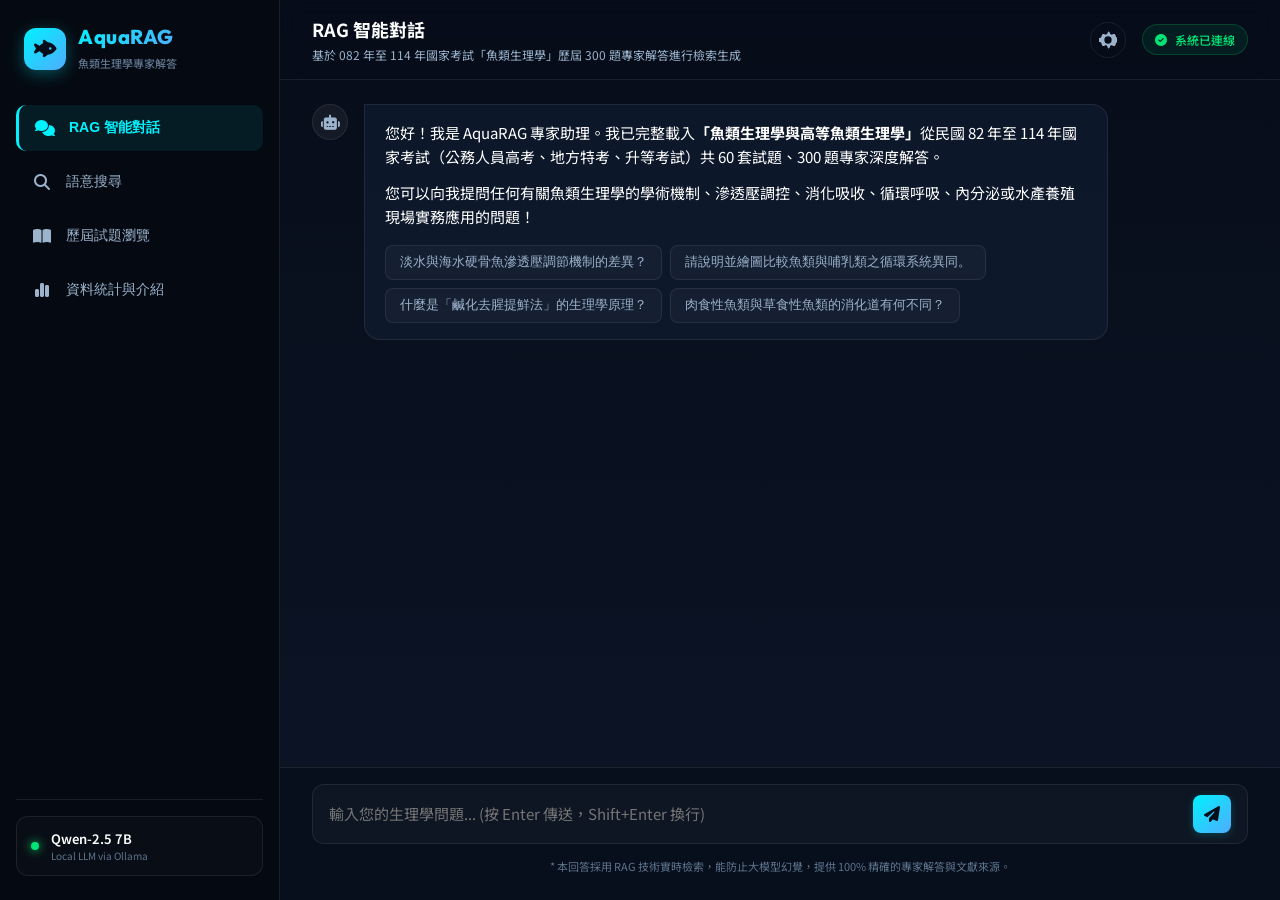
==== commit 5f348c72: "fix: style settings button to prevent browser default white boxes and use inline SVG gear icon" ====
--- a/static/index.html
+++ b/static/index.html
@@ -67,7 +67,9 @@
                 </div>
                 <div class="header-actions">
                     <button id="settings-toggle-btn" class="settings-btn" title="系統設定">
-                        <i class="fa-solid fa-gear"></i>
+                        <svg stroke="currentColor" fill="currentColor" stroke-width="0" viewBox="0 0 16 16" height="18" width="18" xmlns="http://www.w3.org/2000/svg">
+                            <path d="M9.405 1.02c-.252-.772-1.343-.772-1.595 0L7.433 2.18c-.27.825-1.13 1.258-1.92.934L4.352 2.658c-.732-.294-1.543.18-1.745.928L2.235 4.8c-.218.8-.934 1.344-1.782 1.344H.45c-.802 0-1.45.648-1.45 1.45V8.4c0 .802.648 1.45 1.45 1.45h.003c.848 0 1.564.544 1.782 1.344l.372 1.214c.202.747 1.013 1.222 1.745.928l1.161-.456c.79-.324 1.65.11 1.92.935l.377 1.162c.252.772 1.343.772 1.595 0l.377-1.162c.27-.824 1.13-1.258 1.92-.934l1.161.456c.732.294 1.543-.18 1.745-.928l.372-1.214c.218-.8.934-1.344 1.782-1.344h.003c.802 0 1.45-.648 1.45-1.45V7.6c0-.802-.648-1.45-1.45-1.45h-.003c-.848 0-1.564-.544-1.782-1.344l-.372-1.214c-.202-.747-1.013-1.222-1.745-.928l-1.161.456c-.79.324-1.65-.11-1.92-.935L9.405 1.02zM8 11.25A3.25 3.25 0 1 1 8 4.75a3.25 3.25 0 0 1 0 6.5z"></path>
+                        </svg>
                     </button>
                     <div class="system-status">
                         <i class="fa-solid fa-circle-check"></i>
@@ -293,21 +295,41 @@
             </div>
             <div class="modal-body settings-body">
                 <div class="setting-group">
-                    <label for="user-gemini-key">自訂 Gemini API Key</label>
+                    <label for="user-api-provider">API 供應商 (Provider)</label>
+                    <div class="select-wrapper">
+                        <select id="user-api-provider">
+                            <option value="system-default">系統預設 (System Default)</option>
+                            <option value="gemini">Google Gemini API</option>
+                            <option value="openrouter">OpenRouter API (免費/多模型)</option>
+                        </select>
+                    </div>
+                </div>
+                <div class="setting-group">
+                    <label for="user-api-key">API 金鑰 (API Key)</label>
                     <div class="input-with-icon">
                         <i class="fa-solid fa-key"></i>
-                        <input type="password" id="user-gemini-key" placeholder="貼上您的 AI Studio Gemini API Key (不儲存於伺服器)">
+                        <input type="password" id="user-api-key" placeholder="貼上您的 API Key (不儲存於伺服器)">
                         <button type="button" id="toggle-key-visibility" class="toggle-visibility-btn">
                             <i class="fa-solid fa-eye"></i>
                         </button>
                     </div>
-                    <p class="setting-help">
-                        若系統預設金鑰配額用盡（429 錯誤），可在此填入您自己的 API Key。該金鑰僅儲存於您本地瀏覽器的 LocalStorage，並在每次對話時傳遞給後端，安全隱私。
+                </div>
+                <div class="setting-group" id="model-group">
+                    <label for="user-api-model">自訂模型名稱 (Model ID)</label>
+                    <div class="input-with-icon">
+                        <i class="fa-solid fa-robot"></i>
+                        <input type="text" id="user-api-model" placeholder="例如: gemini-2.0-flash 或 liquid/lfm-2.5-1.2b-instruct:free">
+                    </div>
+                    <p class="setting-help" id="model-help-tips">
+                        Gemini 預設為 <code>gemini-2.0-flash</code>。OpenRouter 推薦 <code>liquid/lfm-2.5-1.2b-instruct:free</code> 或 <code>meta-llama/llama-3.3-70b-instruct:free</code> 等免費模型。
                     </p>
                 </div>
+                <p class="setting-help">
+                    自訂設定儲存於您本地瀏覽器的 LocalStorage，並在對話時安全傳遞給後端，保護您的隱私。
+                </p>
                 <div class="settings-actions">
                     <button id="settings-save-btn" class="primary-btn">儲存設定</button>
-                    <button id="settings-clear-btn" class="secondary-btn">清除自訂金鑰</button>
+                    <button id="settings-clear-btn" class="secondary-btn">清除所有設定</button>
                 </div>
             </div>
         </div>
--- a/static/style.css
+++ b/static/style.css
@@ -1381,25 +1381,40 @@
 }
 
 .settings-btn {
-    background: transparent;
-    border: none;
-    color: var(--text-secondary);
+    -webkit-appearance: none;
+    -moz-appearance: none;
+    appearance: none;
+    background: transparent !important;
+    background-color: transparent !important;
+    border: 1px solid var(--border-color) !important;
+    color: var(--text-secondary) !important;
     font-size: 18px;
     cursor: pointer;
     width: 36px;
     height: 36px;
-    border-radius: 50%;
-    display: flex;
-    align-items: center;
-    justify-content: center;
-    transition: var(--transition-fast);
-    border: 1px solid var(--border-color);
+    border-radius: 50% !important;
+    display: inline-flex !important;
+    align-items: center !important;
+    justify-content: center !important;
+    transition: var(--transition-fast);
+    padding: 0 !important;
+    margin: 0 !important;
+    outline: none;
+    box-sizing: border-box;
 }
 
 .settings-btn:hover {
-    background-color: rgba(255, 255, 255, 0.05);
-    color: var(--accent-cyan);
-    border-color: var(--accent-cyan);
+    background-color: rgba(255, 255, 255, 0.05) !important;
+    color: var(--accent-cyan) !important;
+    border-color: var(--accent-cyan) !important;
+}
+
+.settings-btn svg {
+    display: block;
+    width: 18px;
+    height: 18px;
+    fill: currentColor;
+    stroke: currentColor;
 }
 
 .settings-body {
@@ -1515,3 +1530,43 @@
     color: var(--text-primary);
 }
 
+.select-wrapper {
+    position: relative;
+    width: 100%;
+}
+
+.select-wrapper select {
+    width: 100%;
+    background-color: #0c1527;
+    border: 1px solid var(--border-color);
+    border-radius: 8px;
+    padding: 12px;
+    color: var(--text-primary);
+    font-family: var(--font-main);
+    font-size: 14px;
+    outline: none;
+    cursor: pointer;
+    appearance: none;
+    -webkit-appearance: none;
+    transition: var(--transition-fast);
+}
+
+.select-wrapper select:focus {
+    border-color: var(--accent-cyan);
+    box-shadow: 0 0 8px rgba(0, 242, 254, 0.1);
+}
+
+.select-wrapper::after {
+    content: '\f078';
+    font-family: 'Font Awesome 6 Free';
+    font-weight: 900;
+    position: absolute;
+    right: 14px;
+    top: 50%;
+    transform: translateY(-50%);
+    color: var(--text-muted);
+    pointer-events: none;
+    font-size: 12px;
+}
+
+
